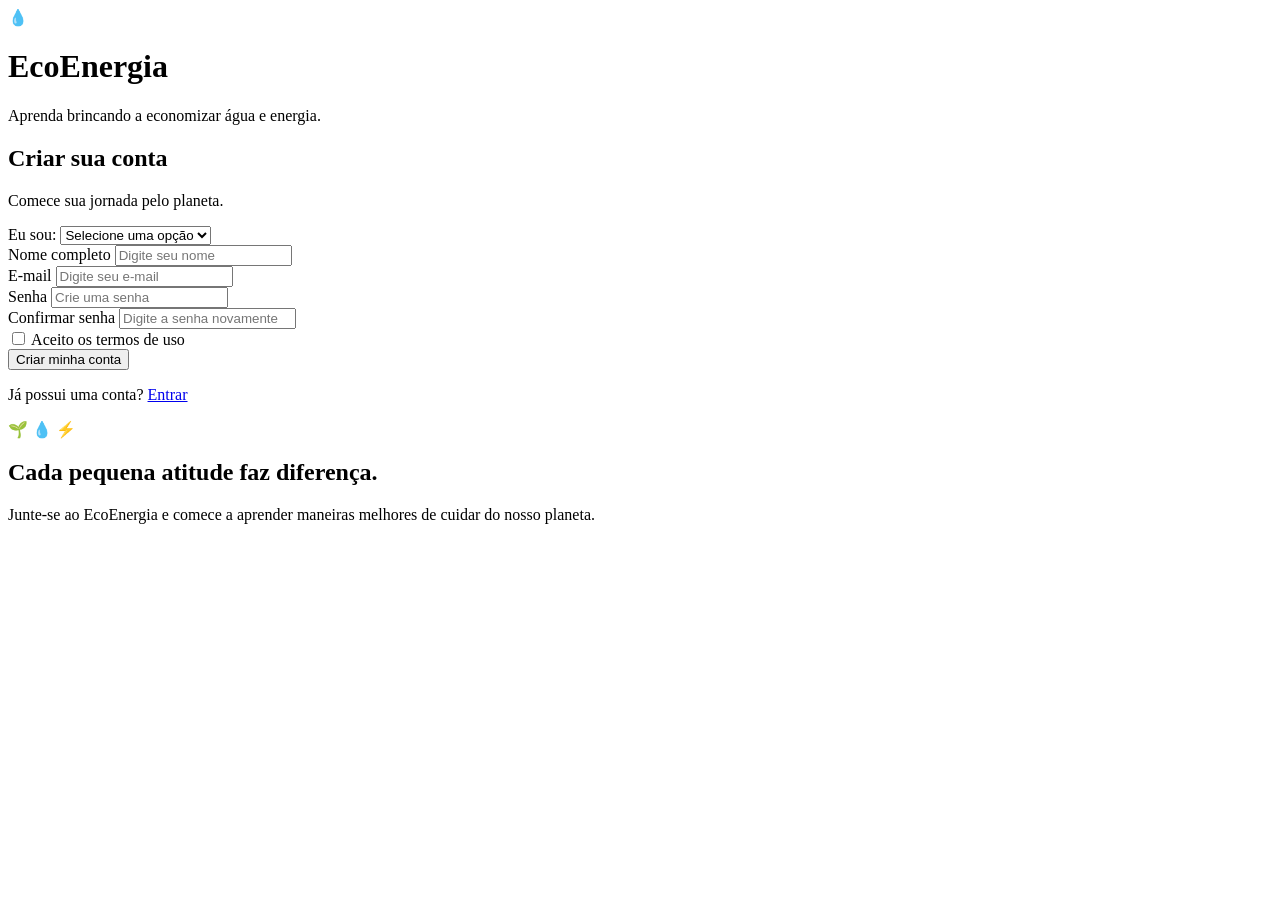
==== cadastro.html @ a6570a43 "0.0.1 cadastro" ====
<!DOCTYPE html>
<html lang="pt-BR">

<head>
    <meta charset="UTF-8">
    <meta name="viewport" content="width=device-width, initial-scale=1.0">

    <title>Criar conta | EcoEnergia</title>
</head>

<body>

    <main>


        <!-- IDENTIDADE -->

        <header>

            <div>

                <span>
                    💧
                </span>

                <h1>
                    EcoEnergia
                </h1>

            </div>

            <p>
                Aprenda brincando a economizar água e energia.
            </p>

        </header>



        <!-- CADASTRO -->

        <section>

            <h2>
                Criar sua conta
            </h2>

            <p>
                Comece sua jornada pelo planeta.
            </p>


            <form action="login.html" method="get">


                <div>

                    <label for="tipo">
                        Eu sou:
                    </label>

                    <select
                        id="tipo"
                        name="tipo"
                        required
                    >

                        <option value="">
                            Selecione uma opção
                        </option>

                        <option value="aluno">
                            Aluno
                        </option>

                        <option value="professor">
                            Professor
                        </option>

                        <option value="responsavel">
                            Pai/Responsável
                        </option>

                    </select>

                </div>


                <div>

                    <label for="nome">
                        Nome completo
                    </label>

                    <input
                        type="text"
                        id="nome"
                        name="nome"
                        placeholder="Digite seu nome"
                        required
                    >

                </div>


                <div>

                    <label for="email">
                        E-mail
                    </label>

                    <input
                        type="email"
                        id="email"
                        name="email"
                        placeholder="Digite seu e-mail"
                        required
                    >

                </div>


                <div>

                    <label for="senha">
                        Senha
                    </label>

                    <input
                        type="password"
                        id="senha"
                        name="senha"
                        placeholder="Crie uma senha"
                        required
                    >

                </div>


                <div>

                    <label for="confirmar-senha">
                        Confirmar senha
                    </label>

                    <input
                        type="password"
                        id="confirmar-senha"
                        name="confirmar-senha"
                        placeholder="Digite a senha novamente"
                        required
                    >

                </div>


                <div>

                    <label>

                        <input
                            type="checkbox"
                            name="termos"
                            required
                        >

                        Aceito os termos de uso

                    </label>

                </div>


                <button type="submit">
                    Criar minha conta
                </button>

            </form>


            <p>

                Já possui uma conta?

                <a href="login.html">
                    Entrar
                </a>

            </p>

        </section>



        <!-- LADO ILUSTRATIVO -->

        <aside>

            <div>

                🌱
                💧
                ⚡

            </div>

            <h2>
                Cada pequena atitude
                faz diferença.
            </h2>

            <p>
                Junte-se ao EcoEnergia e comece a aprender
                maneiras melhores de cuidar do nosso planeta.
            </p>

        </aside>

    </main>

</body>

</html>
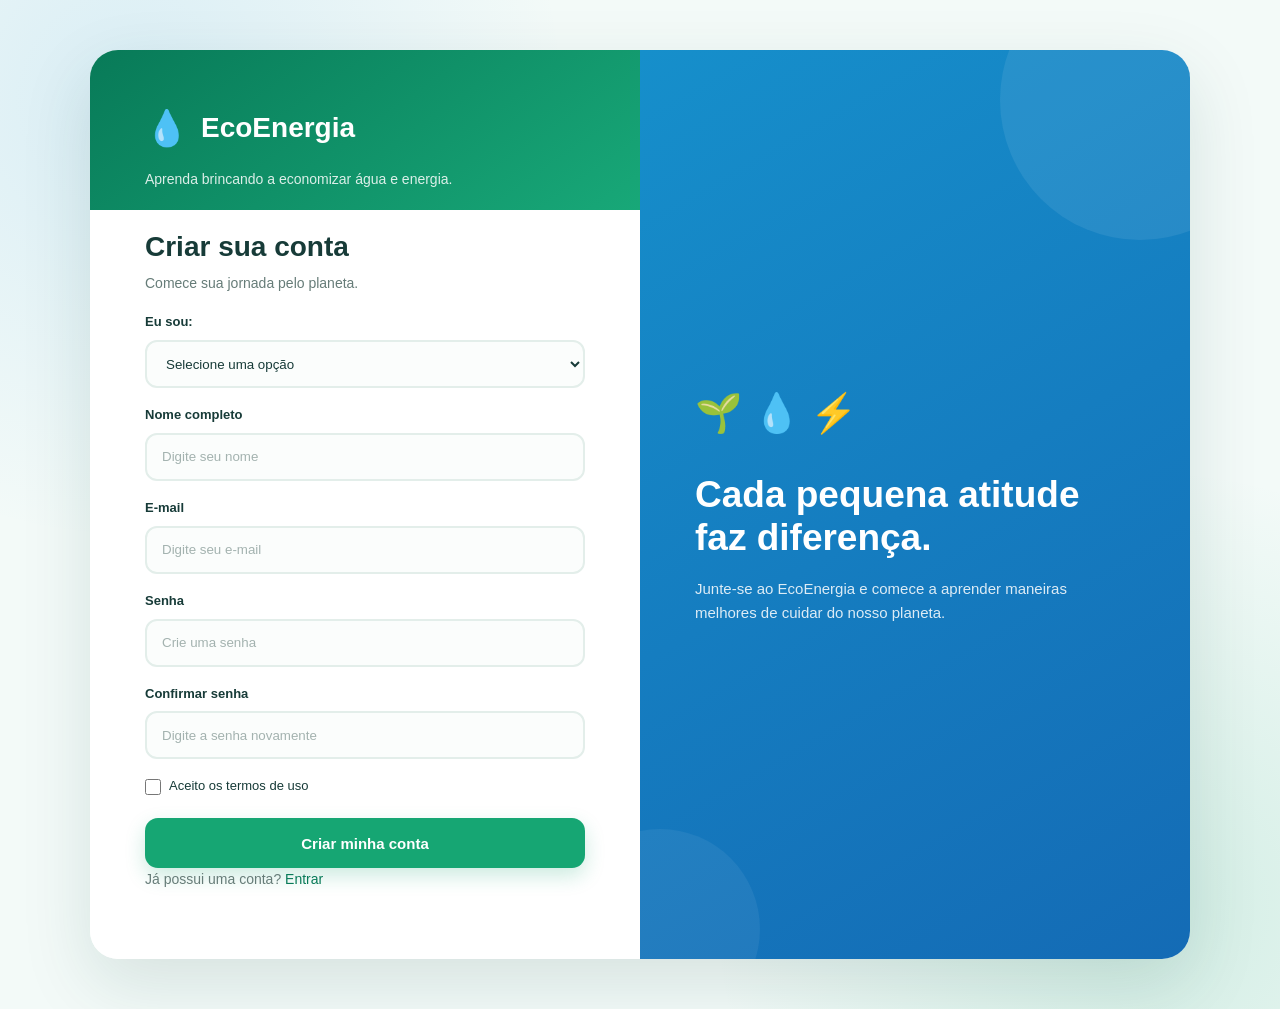
==== commit 927a604f: "0.0.2 CSS" ====
--- a/cadastro.html
+++ b/cadastro.html
@@ -4,6 +4,8 @@
 <head>
     <meta charset="UTF-8">
     <meta name="viewport" content="width=device-width, initial-scale=1.0">
+
+    <link rel="stylesheet" href="style.css">
 
     <title>Criar conta | EcoEnergia</title>
 </head>
--- a/style.css
+++ b/style.css
@@ -0,0 +1,1384 @@
+/* ==========================================================
+   ECOENERGIA
+   CSS PRINCIPAL
+   ========================================================== */
+
+
+/* ==========================================================
+   RESET
+   ========================================================== */
+
+* {
+    margin: 0;
+    padding: 0;
+    box-sizing: border-box;
+}
+
+html {
+    scroll-behavior: smooth;
+}
+
+body {
+    font-family: "Segoe UI", Arial, sans-serif;
+    color: #173b38;
+    background: #f4faf8;
+    line-height: 1.6;
+}
+
+a {
+    text-decoration: none;
+}
+
+button,
+input,
+select {
+    font-family: inherit;
+}
+
+
+/* ==========================================================
+   CORES
+   ========================================================== */
+
+:root {
+    --verde: #16a673;
+    --verde-escuro: #087a58;
+    --verde-claro: #e2f8ee;
+
+    --azul: #2196e0;
+    --azul-claro: #e5f5ff;
+
+    --amarelo: #ffc83d;
+    --amarelo-claro: #fff5d5;
+
+    --texto: #173b38;
+    --texto-secundario: #667c78;
+
+    --branco: #ffffff;
+
+    --borda: #e3eeea;
+
+    --sombra: 0 12px 35px rgba(16, 72, 61, 0.09);
+}
+
+
+/* ==========================================================
+   LINKS
+   ========================================================== */
+
+a {
+    color: var(--verde-escuro);
+    transition: 0.2s;
+}
+
+a:hover {
+    color: var(--verde);
+}
+
+
+/* ==========================================================
+   ==========================================================
+   LOGIN + CADASTRO
+   ==========================================================
+   ========================================================== */
+
+
+/* Fundo */
+
+body:has(main > aside) {
+    background:
+        radial-gradient(
+            circle at 10% 10%,
+            rgba(33, 150, 224, 0.12),
+            transparent 30%
+        ),
+        radial-gradient(
+            circle at 90% 90%,
+            rgba(22, 166, 115, 0.15),
+            transparent 30%
+        ),
+        #f3faf8;
+}
+
+
+/* Caixa principal */
+
+main:has(> aside) {
+    width: 92%;
+    max-width: 1100px;
+
+    min-height: 650px;
+
+    margin: 50px auto;
+
+    display: grid;
+
+    grid-template-columns: 1fr 1fr;
+
+    background: var(--branco);
+
+    border-radius: 28px;
+
+    overflow: hidden;
+
+    box-shadow: 0 25px 70px rgba(16, 72, 61, 0.13);
+}
+
+
+/* ==========================================================
+   LOGIN/CADASTRO — HEADER
+   ========================================================== */
+
+main:has(> aside) > header {
+    grid-column: 1;
+
+    padding: 50px 55px 20px;
+
+    background:
+        linear-gradient(
+            145deg,
+            #087a58,
+            #18a878
+        );
+
+    color: white;
+}
+
+
+/* Logo */
+
+main:has(> aside) > header > div {
+    display: flex;
+
+    align-items: center;
+
+    gap: 12px;
+}
+
+main:has(> aside) > header span {
+    font-size: 35px;
+}
+
+main:has(> aside) > header h1 {
+    font-size: 28px;
+
+    font-weight: 800;
+}
+
+main:has(> aside) > header p {
+    margin-top: 12px;
+
+    max-width: 400px;
+
+    color: rgba(255,255,255,0.85);
+
+    font-size: 14px;
+}
+
+
+/* ==========================================================
+   LOGIN/CADASTRO — FORMULÁRIO
+   ========================================================== */
+
+main:has(> aside) > section {
+    grid-column: 1;
+
+    padding: 20px 55px 50px;
+
+    background: white;
+}
+
+
+/* Título */
+
+main:has(> aside) > section > h2 {
+    font-size: 28px;
+
+    line-height: 1.2;
+
+    margin-bottom: 8px;
+
+    color: var(--texto);
+}
+
+main:has(> aside) > section > p {
+    color: var(--texto-secundario);
+
+    font-size: 14px;
+
+    margin-bottom: 25px;
+}
+
+
+/* Form */
+
+main:has(> aside) form {
+    display: flex;
+
+    flex-direction: column;
+
+    gap: 17px;
+}
+
+main:has(> aside) form > div {
+    display: flex;
+
+    flex-direction: column;
+
+    gap: 7px;
+}
+
+
+/* Labels */
+
+main:has(> aside) label {
+    color: var(--texto);
+
+    font-size: 13px;
+
+    font-weight: 700;
+}
+
+
+/* Inputs */
+
+main:has(> aside) input[type="text"],
+main:has(> aside) input[type="email"],
+main:has(> aside) input[type="password"],
+main:has(> aside) select {
+    width: 100%;
+
+    height: 48px;
+
+    padding: 0 15px;
+
+    border: 2px solid var(--borda);
+
+    border-radius: 12px;
+
+    background: #fbfdfc;
+
+    color: var(--texto);
+
+    outline: none;
+
+    transition: 0.2s;
+}
+
+main:has(> aside) input:focus,
+main:has(> aside) select:focus {
+    border-color: var(--verde);
+
+    background: white;
+
+    box-shadow:
+        0 0 0 4px rgba(22,166,115,0.10);
+}
+
+main:has(> aside) input::placeholder {
+    color: #a3b2af;
+}
+
+
+/* Checkbox */
+
+main:has(> aside) input[type="checkbox"] {
+    width: 16px;
+    height: 16px;
+
+    accent-color: var(--verde);
+}
+
+main:has(> aside) form > div:has(input[type="checkbox"]) {
+    flex-direction: row;
+
+    align-items: center;
+
+    justify-content: space-between;
+
+    gap: 10px;
+}
+
+main:has(> aside) form > div:has(input[type="checkbox"]) label {
+    display: flex;
+
+    align-items: center;
+
+    gap: 8px;
+
+    font-weight: 500;
+}
+
+
+/* ==========================================================
+   BOTÃO LOGIN / CADASTRO
+   ========================================================== */
+
+main:has(> aside) button {
+    width: 100%;
+
+    height: 50px;
+
+    margin-top: 4px;
+
+    border: none;
+
+    border-radius: 13px;
+
+    background: var(--verde);
+
+    color: white;
+
+    font-size: 15px;
+
+    font-weight: 800;
+
+    box-shadow:
+        0 8px 20px rgba(22,166,115,0.22);
+
+    transition: 0.2s;
+}
+
+main:has(> aside) button:hover {
+    background: var(--verde-escuro);
+
+    transform: translateY(-2px);
+
+    box-shadow:
+        0 12px 25px rgba(22,166,115,0.28);
+}
+
+main:has(> aside) button:active {
+    transform: translateY(0);
+}
+
+
+/* ==========================================================
+   ESQUECI SENHA / VISITANTE
+   ========================================================== */
+
+main:has(> aside) form + div {
+    margin-top: 20px;
+
+    text-align: center;
+}
+
+main:has(> aside) form + div p {
+    color: #8a9a97;
+
+    margin-bottom: 7px;
+
+    font-size: 13px;
+}
+
+main:has(> aside) form + div a {
+    font-size: 13px;
+
+    font-weight: 700;
+}
+
+
+/* ==========================================================
+   FRASE LATERAL
+   ========================================================== */
+
+main:has(> aside) > aside {
+    grid-column: 2;
+
+    grid-row: 1 / span 2;
+
+    padding: 60px 55px;
+
+    display: flex;
+
+    flex-direction: column;
+
+    justify-content: center;
+
+    align-items: flex-start;
+
+    position: relative;
+
+    overflow: hidden;
+
+    color: white;
+
+    background:
+        linear-gradient(
+            150deg,
+            #168fcb,
+            #146bb5
+        );
+}
+
+
+/* Círculos decorativos */
+
+main:has(> aside) > aside::before {
+    content: "";
+
+    position: absolute;
+
+    width: 280px;
+    height: 280px;
+
+    border-radius: 50%;
+
+    background: rgba(255,255,255,0.08);
+
+    right: -90px;
+    top: -90px;
+}
+
+main:has(> aside) > aside::after {
+    content: "";
+
+    position: absolute;
+
+    width: 200px;
+    height: 200px;
+
+    border-radius: 50%;
+
+    background: rgba(255,255,255,0.06);
+
+    left: -80px;
+    bottom: -70px;
+}
+
+
+/* Ícones */
+
+main:has(> aside) > aside > div {
+    position: relative;
+
+    z-index: 2;
+
+    display: flex;
+
+    gap: 12px;
+
+    font-size: 38px;
+
+    margin-bottom: 30px;
+}
+
+
+/* Título */
+
+main:has(> aside) > aside h2 {
+    position: relative;
+
+    z-index: 2;
+
+    max-width: 400px;
+
+    font-size: 37px;
+
+    line-height: 1.15;
+
+    margin-bottom: 18px;
+}
+
+main:has(> aside) > aside p {
+    position: relative;
+
+    z-index: 2;
+
+    max-width: 390px;
+
+    color: rgba(255,255,255,0.85);
+
+    font-size: 15px;
+}
+
+
+/* ==========================================================
+   CADASTRO — AJUSTE
+   ========================================================== */
+
+main:has(#tipo) > section > p {
+    margin-bottom: 18px;
+}
+
+main:has(#tipo) > section {
+    padding-top: 20px;
+}
+
+
+/* ==========================================================
+   ==========================================================
+   PÁGINA PRINCIPAL
+   ==========================================================
+   ========================================================== */
+
+
+/* Header principal */
+
+body:not(:has(main > aside)) > header {
+    height: 76px;
+
+    padding: 0 6%;
+
+    display: flex;
+
+    align-items: center;
+
+    justify-content: space-between;
+
+    position: sticky;
+
+    top: 0;
+
+    z-index: 100;
+
+    background: rgba(255,255,255,0.96);
+
+    border-bottom: 1px solid var(--borda);
+
+    backdrop-filter: blur(12px);
+}
+
+
+/* Logo */
+
+body:not(:has(main > aside)) > header > div:first-child {
+    display: flex;
+
+    align-items: center;
+
+    gap: 10px;
+}
+
+body:not(:has(main > aside)) > header > div:first-child span {
+    width: 42px;
+    height: 42px;
+
+    display: flex;
+
+    align-items: center;
+    justify-content: center;
+
+    background: var(--verde-claro);
+
+    border-radius: 12px;
+
+    font-size: 22px;
+}
+
+body:not(:has(main > aside)) > header h1 {
+    font-size: 22px;
+
+    color: var(--verde-escuro);
+}
+
+
+/* Navegação */
+
+body:not(:has(main > aside)) > header nav {
+    display: flex;
+
+    align-items: center;
+
+    gap: 5px;
+}
+
+body:not(:has(main > aside)) > header nav a {
+    padding: 9px 13px;
+
+    border-radius: 9px;
+
+    color: #55706c;
+
+    font-size: 13px;
+
+    font-weight: 600;
+}
+
+body:not(:has(main > aside)) > header nav a:hover {
+    background: var(--verde-claro);
+
+    color: var(--verde-escuro);
+}
+
+
+/* Usuário */
+
+body:not(:has(main > aside)) > header > div:last-child {
+    display: flex;
+
+    align-items: center;
+
+    gap: 15px;
+
+    font-size: 13px;
+}
+
+body:not(:has(main > aside)) > header > div:last-child span {
+    font-weight: 600;
+}
+
+body:not(:has(main > aside)) > header > div:last-child a {
+    padding: 8px 13px;
+
+    border-radius: 9px;
+
+    background: #ffe9e9;
+
+    color: #d95353;
+
+    font-size: 12px;
+
+    font-weight: 700;
+}
+
+
+/* ==========================================================
+   MAIN DA HOME
+   ========================================================== */
+
+body:not(:has(main > aside)) > main {
+    width: 90%;
+
+    max-width: 1200px;
+
+    margin: auto;
+
+    padding: 45px 0 70px;
+}
+
+
+/* ==========================================================
+   HERO
+   ========================================================== */
+
+body:not(:has(main > aside)) > main > section:first-child {
+    min-height: 410px;
+
+    padding: 50px;
+
+    display: grid;
+
+    grid-template-columns: 1.3fr 0.7fr;
+
+    align-items: center;
+
+    gap: 40px;
+
+    border-radius: 27px;
+
+    overflow: hidden;
+
+    position: relative;
+
+    color: white;
+
+    background:
+        linear-gradient(
+            125deg,
+            #087a58,
+            #18a878
+        );
+
+    box-shadow: var(--sombra);
+}
+
+
+/* Círculo */
+
+body:not(:has(main > aside)) > main > section:first-child::after {
+    content: "";
+
+    position: absolute;
+
+    width: 350px;
+    height: 350px;
+
+    border-radius: 50%;
+
+    background: rgba(255,255,255,0.07);
+
+    right: -100px;
+    top: -130px;
+}
+
+
+/* Conteúdo hero */
+
+body:not(:has(main > aside)) > main > section:first-child > div:first-child {
+    position: relative;
+
+    z-index: 2;
+}
+
+body:not(:has(main > aside)) > main > section:first-child > div:first-child > span {
+    display: inline-block;
+
+    padding: 7px 13px;
+
+    margin-bottom: 15px;
+
+    border-radius: 20px;
+
+    background: rgba(255,255,255,0.15);
+
+    font-size: 12px;
+
+    font-weight: 700;
+}
+
+body:not(:has(main > aside)) > main > section:first-child h2 {
+    max-width: 650px;
+
+    font-size: 42px;
+
+    line-height: 1.12;
+
+    margin-bottom: 18px;
+}
+
+body:not(:has(main > aside)) > main > section:first-child p {
+    max-width: 630px;
+
+    color: rgba(255,255,255,0.87);
+
+    font-size: 14px;
+
+    margin-bottom: 10px;
+}
+
+
+/* Botões hero */
+
+body:not(:has(main > aside)) > main > section:first-child > div:first-child > div {
+    display: flex;
+
+    gap: 12px;
+
+    margin-top: 25px;
+}
+
+body:not(:has(main > aside)) > main > section:first-child a {
+    display: inline-flex;
+
+    align-items: center;
+    justify-content: center;
+
+    padding: 12px 18px;
+
+    border-radius: 11px;
+
+    background: white;
+
+    color: var(--verde-escuro);
+
+    font-size: 13px;
+
+    font-weight: 800;
+
+    transition: 0.2s;
+}
+
+body:not(:has(main > aside)) > main > section:first-child a:hover {
+    transform: translateY(-2px);
+
+    box-shadow: 0 8px 20px rgba(0,0,0,0.12);
+}
+
+
+/* ==========================================================
+   ILUSTRAÇÃO HERO
+   ========================================================== */
+
+body:not(:has(main > aside)) > main > section:first-child > div:last-child {
+    position: relative;
+
+    z-index: 2;
+
+    min-height: 260px;
+
+    display: flex;
+
+    flex-direction: column;
+
+    align-items: center;
+
+    justify-content: center;
+}
+
+body:not(:has(main > aside)) > main > section:first-child > div:last-child > span {
+    font-size: 65px;
+
+    margin: -5px;
+
+    filter: drop-shadow(0 8px 10px rgba(0,0,0,0.08));
+}
+
+body:not(:has(main > aside)) > main > section:first-child > div:last-child p {
+    margin-top: 20px;
+
+    text-align: center;
+
+    font-size: 14px;
+
+    font-weight: 700;
+
+    color: white;
+}
+
+
+/* ==========================================================
+   SEÇÕES
+   ========================================================== */
+
+body:not(:has(main > aside)) > main > section:not(:first-child) {
+    margin-top: 65px;
+}
+
+body:not(:has(main > aside)) > main > section:not(:first-child) > h2 {
+    font-size: 28px;
+
+    margin-bottom: 7px;
+}
+
+body:not(:has(main > aside)) > main > section:not(:first-child) > p {
+    color: var(--texto-secundario);
+
+    font-size: 14px;
+
+    margin-bottom: 25px;
+}
+
+
+/* ==========================================================
+   COMO FUNCIONA
+   ========================================================== */
+
+body:not(:has(main > aside)) > main > section:nth-child(2) {
+    display: grid;
+
+    grid-template-columns: repeat(3, 1fr);
+
+    gap: 20px;
+}
+
+body:not(:has(main > aside)) > main > section:nth-child(2) > h2,
+body:not(:has(main > aside)) > main > section:nth-child(2) > p {
+    grid-column: 1 / -1;
+}
+
+body:not(:has(main > aside)) > main > section:nth-child(2) article {
+    padding: 28px;
+
+    background: white;
+
+    border: 1px solid var(--borda);
+
+    border-radius: 19px;
+
+    box-shadow: 0 6px 22px rgba(16,72,61,0.05);
+
+    transition: 0.25s;
+}
+
+body:not(:has(main > aside)) > main > section:nth-child(2) article:hover {
+    transform: translateY(-6px);
+
+    box-shadow: var(--sombra);
+}
+
+body:not(:has(main > aside)) > main > section:nth-child(2) article > span {
+    width: 45px;
+    height: 45px;
+
+    display: flex;
+
+    align-items: center;
+    justify-content: center;
+
+    margin-bottom: 18px;
+
+    border-radius: 12px;
+
+    background: var(--verde-claro);
+
+    color: var(--verde-escuro);
+
+    font-size: 13px;
+
+    font-weight: 800;
+}
+
+body:not(:has(main > aside)) > main > section:nth-child(2) article h3 {
+    font-size: 18px;
+
+    margin-bottom: 8px;
+}
+
+body:not(:has(main > aside)) > main > section:nth-child(2) article p {
+    color: var(--texto-secundario);
+
+    font-size: 13px;
+}
+
+
+/* ==========================================================
+   TESTE DE NÍVEL
+   ========================================================== */
+
+body:not(:has(main > aside)) > main > section#teste {
+    padding: 45px;
+
+    border-radius: 25px;
+
+    background:
+        linear-gradient(
+            135deg,
+            #e5f5ff,
+            #f0fbff
+        );
+
+    border: 1px solid #d6edf9;
+}
+
+body:not(:has(main > aside)) > main > section#teste > span {
+    display: inline-block;
+
+    margin-bottom: 12px;
+
+    color: var(--azul-escuro);
+
+    font-size: 12px;
+
+    font-weight: 800;
+}
+
+body:not(:has(main > aside)) > main > section#teste > h2 {
+    max-width: 650px;
+
+    font-size: 30px;
+
+    line-height: 1.2;
+}
+
+body:not(:has(main > aside)) > main > section#teste > p {
+    max-width: 700px;
+
+    margin-bottom: 25px;
+}
+
+
+/* Caixa do teste */
+
+body:not(:has(main > aside)) > main > section#teste > div {
+    max-width: 650px;
+
+    padding: 25px;
+
+    background: white;
+
+    border-radius: 18px;
+
+    box-shadow: 0 7px 25px rgba(20,90,120,0.07);
+}
+
+body:not(:has(main > aside)) > main > section#teste h3 {
+    font-size: 16px;
+
+    margin-bottom: 12px;
+}
+
+body:not(:has(main > aside)) > main > section#teste ul {
+    display: grid;
+
+    grid-template-columns: 1fr 1fr;
+
+    gap: 8px;
+
+    margin-bottom: 20px;
+}
+
+body:not(:has(main > aside)) > main > section#teste li {
+    padding: 8px 10px;
+
+    border-radius: 8px;
+
+    background: #f5fafc;
+
+    color: #496c78;
+
+    font-size: 13px;
+}
+
+body:not(:has(main > aside)) > main > section#teste button,
+body:not(:has(main > aside)) > main > section#quiz button {
+    border: none;
+
+    padding: 13px 20px;
+
+    border-radius: 11px;
+
+    background: var(--azul);
+
+    color: white;
+
+    font-size: 13px;
+
+    font-weight: 800;
+
+    transition: 0.2s;
+}
+
+body:not(:has(main > aside)) > main > section#teste button:hover,
+body:not(:has(main > aside)) > main > section#quiz button:hover {
+    background: #147abf;
+
+    transform: translateY(-2px);
+}
+
+
+/* ==========================================================
+   QUIZ
+   ========================================================== */
+
+body:not(:has(main > aside)) > main > section#quiz {
+    padding: 45px;
+
+    border-radius: 25px;
+
+    background:
+        linear-gradient(
+            135deg,
+            #fff9df,
+            #fffdf3
+        );
+
+    border: 1px solid #f5e9b8;
+}
+
+body:not(:has(main > aside)) > main > section#quiz > span {
+    color: #9b7600;
+
+    font-size: 12px;
+
+    font-weight: 800;
+}
+
+body:not(:has(main > aside)) > main > section#quiz > h2 {
+    margin-top: 10px;
+
+    font-size: 30px;
+}
+
+body:not(:has(main > aside)) > main > section#quiz > div {
+    max-width: 700px;
+
+    margin-top: 25px;
+
+    padding: 25px;
+
+    background: white;
+
+    border-radius: 18px;
+
+    box-shadow: 0 7px 25px rgba(100,80,20,0.07);
+}
+
+body:not(:has(main > aside)) > main > section#quiz > div > span {
+    font-size: 35px;
+}
+
+body:not(:has(main > aside)) > main > section#quiz > div h3 {
+    margin-top: 10px;
+
+    font-size: 18px;
+}
+
+
+/* ==========================================================
+   SOBRE
+   ========================================================== */
+
+body:not(:has(main > aside)) > main > section#sobre {
+    max-width: 850px;
+
+    padding: 35px;
+
+    background: white;
+
+    border: 1px solid var(--borda);
+
+    border-radius: 20px;
+}
+
+body:not(:has(main > aside)) > main > section#sobre p {
+    line-height: 1.8;
+}
+
+
+/* ==========================================================
+   FOOTER
+   ========================================================== */
+
+body:not(:has(main > aside)) > footer {
+    background: #123d39;
+
+    color: white;
+
+    padding: 50px 6% 25px;
+}
+
+body:not(:has(main > aside)) > footer > div:first-child {
+    max-width: 1200px;
+
+    margin: auto;
+
+    display: grid;
+
+    grid-template-columns: 1.4fr 0.7fr 0.9fr 1.2fr;
+
+    gap: 45px;
+}
+
+body:not(:has(main > aside)) > footer h2 {
+    font-size: 21px;
+
+    margin-bottom: 7px;
+}
+
+body:not(:has(main > aside)) > footer h3 {
+    font-size: 14px;
+
+    margin-bottom: 15px;
+}
+
+body:not(:has(main > aside)) > footer p {
+    color: rgba(255,255,255,0.62);
+
+    font-size: 12px;
+
+    line-height: 1.7;
+}
+
+body:not(:has(main > aside)) > footer a {
+    display: block;
+
+    margin-bottom: 8px;
+
+    color: rgba(255,255,255,0.68);
+
+    font-size: 12px;
+}
+
+body:not(:has(main > aside)) > footer a:hover {
+    color: white;
+}
+
+
+/* Parte final */
+
+body:not(:has(main > aside)) > footer > div:last-child {
+    max-width: 1200px;
+
+    margin: 40px auto 0;
+
+    padding-top: 20px;
+
+    display: flex;
+
+    justify-content: space-between;
+
+    gap: 20px;
+
+    border-top: 1px solid rgba(255,255,255,0.1);
+}
+
+
+/* ==========================================================
+   RESPONSIVIDADE — TABLET
+   ========================================================== */
+
+@media (max-width: 900px) {
+
+    main:has(> aside) {
+        width: 94%;
+
+        grid-template-columns: 1fr;
+
+        margin: 25px auto;
+    }
+
+    main:has(> aside) > header {
+        grid-column: 1;
+    }
+
+    main:has(> aside) > section {
+        grid-column: 1;
+    }
+
+    main:has(> aside) > aside {
+        grid-column: 1;
+
+        grid-row: auto;
+
+        min-height: 300px;
+
+        padding: 45px;
+    }
+
+    body:not(:has(main > aside)) > header {
+        padding: 0 3%;
+    }
+
+    body:not(:has(main > aside)) > header nav {
+        display: none;
+    }
+
+    body:not(:has(main > aside)) > main > section:first-child {
+        grid-template-columns: 1fr;
+
+    }
+
+    body:not(:has(main > aside)) > main > section:first-child > div:last-child {
+        display: none;
+    }
+
+    body:not(:has(main > aside)) > main > section:nth-child(2) {
+        grid-template-columns: 1fr 1fr;
+    }
+
+    body:not(:has(main > aside)) > footer > div:first-child {
+        grid-template-columns: 1fr 1fr;
+    }
+}
+
+
+/* ==========================================================
+   RESPONSIVIDADE — CELULAR
+   ========================================================== */
+
+@media (max-width: 600px) {
+
+    /* LOGIN */
+
+    main:has(> aside) {
+        width: 94%;
+
+        margin: 15px auto;
+
+        border-radius: 20px;
+    }
+
+    main:has(> aside) > header {
+        padding: 35px 25px 20px;
+    }
+
+    main:has(> aside) > section {
+        padding: 25px;
+    }
+
+    main:has(> aside) > section > h2 {
+        font-size: 24px;
+    }
+
+    main:has(> aside) > aside {
+        padding: 35px 25px;
+
+        min-height: 280px;
+    }
+
+    main:has(> aside) > aside h2 {
+        font-size: 29px;
+    }
+
+
+    /* HOME */
+
+    body:not(:has(main > aside)) > header {
+        height: 65px;
+
+        padding: 0 18px;
+    }
+
+    body:not(:has(main > aside)) > header h1 {
+        font-size: 19px;
+    }
+
+    body:not(:has(main > aside)) > header > div:last-child span {
+        display: none;
+    }
+
+    body:not(:has(main > aside)) > main {
+        width: 92%;
+
+        padding-top: 25px;
+    }
+
+    body:not(:has(main > aside)) > main > section:first-child {
+        padding: 30px 25px;
+
+        min-height: auto;
+
+        border-radius: 20px;
+    }
+
+    body:not(:has(main > aside)) > main > section:first-child h2 {
+        font-size: 30px;
+    }
+
+    body:not(:has(main > aside)) > main > section:first-child p {
+        font-size: 13px;
+    }
+
+    body:not(:has(main > aside)) > main > section:first-child > div:first-child > div {
+        flex-direction: column;
+
+        align-items: stretch;
+    }
+
+    body:not(:has(main > aside)) > main > section:first-child a {
+        width: 100%;
+    }
+
+
+    /* COMO FUNCIONA */
+
+    body:not(:has(main > aside)) > main > section:nth-child(2) {
+        grid-template-columns: 1fr;
+    }
+
+
+    /* TESTE */
+
+    body:not(:has(main > aside)) > main > section#teste,
+    body:not(:has(main > aside)) > main > section#quiz {
+        padding: 28px 22px;
+    }
+
+    body:not(:has(main > aside)) > main > section#teste > h2,
+    body:not(:has(main > aside)) > main > section#quiz > h2 {
+        font-size: 25px;
+    }
+
+    body:not(:has(main > aside)) > main > section#teste ul {
+        grid-template-columns: 1fr;
+    }
+
+
+    /* FOOTER */
+
+    body:not(:has(main > aside)) > footer {
+        padding: 40px 25px 20px;
+    }
+
+    body:not(:has(main > aside)) > footer > div:first-child {
+        grid-template-columns: 1fr;
+        gap: 30px;
+    }
+
+    body:not(:has(main > aside)) > footer > div:last-child {
+        flex-direction: column;
+
+        gap: 5px;
+    }
+}
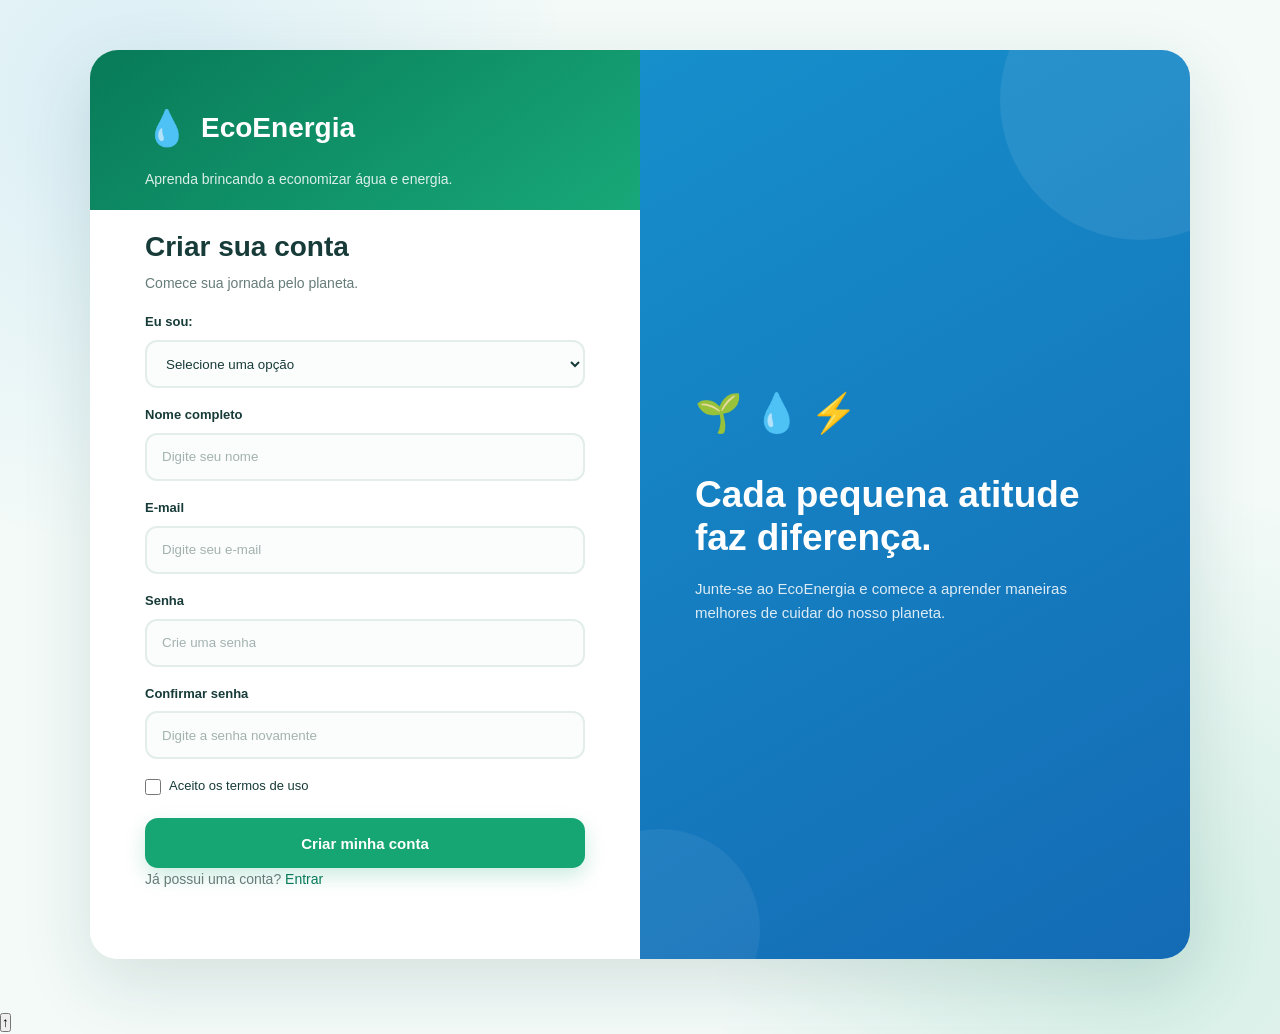
==== commit c9f75d31: "0.0.3 cadastro" ====
--- a/cadastro.html
+++ b/cadastro.html
@@ -220,6 +220,8 @@
 
     </main>
 
+    <script src="script.js"></script>
+
 </body>
 
 </html>
--- a/style.css
+++ b/style.css
@@ -55,7 +55,6 @@
     --texto-secundario: #667c78;
 
     --branco: #ffffff;
-
     --borda: #e3eeea;
 
     --sombra: 0 12px 35px rgba(16, 72, 61, 0.09);
@@ -106,22 +105,20 @@
 main:has(> aside) {
     width: 92%;
     max-width: 1100px;
-
     min-height: 650px;
 
     margin: 50px auto;
 
     display: grid;
-
     grid-template-columns: 1fr 1fr;
 
     background: var(--branco);
 
     border-radius: 28px;
-
     overflow: hidden;
 
-    box-shadow: 0 25px 70px rgba(16, 72, 61, 0.13);
+    box-shadow:
+        0 25px 70px rgba(16, 72, 61, 0.13);
 }
 
 
@@ -149,9 +146,7 @@
 
 main:has(> aside) > header > div {
     display: flex;
-
     align-items: center;
-
     gap: 12px;
 }
 
@@ -161,7 +156,6 @@
 
 main:has(> aside) > header h1 {
     font-size: 28px;
-
     font-weight: 800;
 }
 
@@ -214,17 +208,13 @@
 
 main:has(> aside) form {
     display: flex;
-
     flex-direction: column;
-
     gap: 17px;
 }
 
 main:has(> aside) form > div {
     display: flex;
-
     flex-direction: column;
-
     gap: 7px;
 }
 
@@ -337,6 +327,8 @@
         0 8px 20px rgba(22,166,115,0.22);
 
     transition: 0.2s;
+
+    cursor: pointer;
 }
 
 main:has(> aside) button:hover {
@@ -762,6 +754,7 @@
     display: inline-flex;
 
     align-items: center;
+
     justify-content: center;
 
     padding: 12px 18px;
@@ -782,7 +775,8 @@
 body:not(:has(main > aside)) > main > section:first-child a:hover {
     transform: translateY(-2px);
 
-    box-shadow: 0 8px 20px rgba(0,0,0,0.12);
+    box-shadow:
+        0 8px 20px rgba(0,0,0,0.12);
 }
 
 
@@ -811,7 +805,10 @@
 
     margin: -5px;
 
-    filter: drop-shadow(0 8px 10px rgba(0,0,0,0.08));
+    filter:
+        drop-shadow(
+            0 8px 10px rgba(0,0,0,0.08)
+        );
 }
 
 body:not(:has(main > aside)) > main > section:first-child > div:last-child p {
@@ -876,7 +873,8 @@
 
     border-radius: 19px;
 
-    box-shadow: 0 6px 22px rgba(16,72,61,0.05);
+    box-shadow:
+        0 6px 22px rgba(16,72,61,0.05);
 
     transition: 0.25s;
 }
@@ -923,7 +921,7 @@
 
 
 /* ==========================================================
-   TESTE DE NÍVEL
+   TESTE DE NÍVEL — HOME
    ========================================================== */
 
 body:not(:has(main > aside)) > main > section#teste {
@@ -979,7 +977,8 @@
 
     border-radius: 18px;
 
-    box-shadow: 0 7px 25px rgba(20,90,120,0.07);
+    box-shadow:
+        0 7px 25px rgba(20,90,120,0.07);
 }
 
 body:not(:has(main > aside)) > main > section#teste h3 {
@@ -1010,15 +1009,30 @@
     font-size: 13px;
 }
 
+
+/* BOTÃO TESTE CORRIGIDO */
+
 body:not(:has(main > aside)) > main > section#teste button,
-body:not(:has(main > aside)) > main > section#quiz button {
+body:not(:has(main > aside)) > main > section#teste a {
+    display: inline-flex;
+
+    align-items: center;
+    justify-content: center;
+
+    min-height: 48px;
+
+    padding: 13px 22px;
+
     border: none;
 
-    padding: 13px 20px;
-
-    border-radius: 11px;
-
-    background: var(--azul);
+    border-radius: 13px;
+
+    background:
+        linear-gradient(
+            135deg,
+            #2196e0,
+            #147abf
+        );
 
     color: white;
 
@@ -1026,19 +1040,27 @@
 
     font-weight: 800;
 
-    transition: 0.2s;
+    cursor: pointer;
+
+    box-shadow:
+        0 8px 20px rgba(33,150,224,0.22);
+
+    transition: 0.25s;
 }
 
 body:not(:has(main > aside)) > main > section#teste button:hover,
-body:not(:has(main > aside)) > main > section#quiz button:hover {
-    background: #147abf;
-
-    transform: translateY(-2px);
-}
-
-
-/* ==========================================================
-   QUIZ
+body:not(:has(main > aside)) > main > section#teste a:hover {
+    color: white;
+
+    transform: translateY(-3px);
+
+    box-shadow:
+        0 12px 25px rgba(33,150,224,0.30);
+}
+
+
+/* ==========================================================
+   QUIZ — HOME
    ========================================================== */
 
 body:not(:has(main > aside)) > main > section#quiz {
@@ -1081,7 +1103,8 @@
 
     border-radius: 18px;
 
-    box-shadow: 0 7px 25px rgba(100,80,20,0.07);
+    box-shadow:
+        0 7px 25px rgba(100,80,20,0.07);
 }
 
 body:not(:has(main > aside)) > main > section#quiz > div > span {
@@ -1095,6 +1118,59 @@
 }
 
 
+/* BOTÃO QUIZ CORRIGIDO */
+
+body:not(:has(main > aside)) > main > section#quiz button,
+body:not(:has(main > aside)) > main > section#quiz a {
+    display: inline-flex;
+
+    align-items: center;
+    justify-content: center;
+
+    min-height: 48px;
+
+    margin-top: 18px;
+
+    padding: 13px 24px;
+
+    border: none;
+
+    border-radius: 13px;
+
+    background:
+        linear-gradient(
+            135deg,
+            #ffc83d,
+            #f2a900
+        );
+
+    color: #684d00;
+
+    font-size: 13px;
+
+    font-weight: 900;
+
+    cursor: pointer;
+
+    box-shadow:
+        0 8px 20px rgba(255,200,61,0.28);
+
+    transition: 0.25s;
+}
+
+body:not(:has(main > aside)) > main > section#quiz button:hover,
+body:not(:has(main > aside)) > main > section#quiz a:hover {
+    color: #684d00;
+
+    transform:
+        translateY(-3px)
+        rotate(-1deg);
+
+    box-shadow:
+        0 13px 25px rgba(255,200,61,0.35);
+}
+
+
 /* ==========================================================
    SOBRE
    ========================================================== */
@@ -1135,7 +1211,11 @@
 
     display: grid;
 
-    grid-template-columns: 1.4fr 0.7fr 0.9fr 1.2fr;
+    grid-template-columns:
+        1.4fr
+        0.7fr
+        0.9fr
+        1.2fr;
 
     gap: 45px;
 }
@@ -1190,7 +1270,1562 @@
 
     gap: 20px;
 
-    border-top: 1px solid rgba(255,255,255,0.1);
+    border-top:
+        1px solid rgba(255,255,255,0.1);
+}
+
+
+/* ==========================================================
+   ==========================================================
+   TESTE DE NÍVEL
+   ==========================================================
+   ========================================================== */
+
+
+/* Página */
+
+body.pagina-teste {
+    min-height: 100vh;
+
+    display: flex;
+
+    flex-direction: column;
+
+    background:
+        linear-gradient(
+            135deg,
+            #f4fff8 0%,
+            #eefaff 50%,
+            #ffffff 100%
+        );
+}
+
+
+/* Header */
+
+body.pagina-teste .teste-header {
+    width: 100%;
+
+    padding: 20px 7%;
+
+    display: flex;
+
+    align-items: center;
+
+    justify-content: space-between;
+
+    background:
+        rgba(255,255,255,0.9);
+
+    backdrop-filter: blur(12px);
+
+    border-bottom:
+        1px solid rgba(0,0,0,0.06);
+
+    position: sticky;
+
+    top: 0;
+
+    z-index: 100;
+}
+
+body.pagina-teste .teste-header .logo {
+    text-decoration: none;
+
+    color: #12372a;
+
+    font-size: 1.5rem;
+
+    font-weight: 800;
+
+    display: flex;
+
+    align-items: center;
+
+    gap: 8px;
+}
+
+body.pagina-teste .voltar-inicio {
+    text-decoration: none;
+
+    color: #256d4d;
+
+    font-weight: 600;
+
+    transition: 0.3s;
+}
+
+body.pagina-teste .voltar-inicio:hover {
+    color: #087a58;
+
+    transform: translateX(-4px);
+}
+
+
+/* Container */
+
+body.pagina-teste .teste-container {
+    width: min(900px, 92%);
+
+    margin: 60px auto;
+
+    flex: 1;
+}
+
+
+/* Introdução */
+
+body.pagina-teste .teste-intro {
+    text-align: center;
+
+    background: #ffffff;
+
+    padding: 55px 50px;
+
+    border-radius: 30px;
+
+    box-shadow:
+        0 20px 60px rgba(28,94,67,0.12);
+
+    border:
+        1px solid rgba(28,94,67,0.08);
+
+    animation:
+        testeEntrada 0.7s ease;
+}
+
+body.pagina-teste .teste-icone {
+    width: 90px;
+    height: 90px;
+
+    margin: 0 auto 20px;
+
+    display: flex;
+
+    align-items: center;
+    justify-content: center;
+
+    font-size: 3rem;
+
+    background: #effbf4;
+
+    border-radius: 50%;
+
+    animation:
+        flutuarTeste 3s ease-in-out infinite;
+}
+
+body.pagina-teste .teste-tag {
+    display: inline-block;
+
+    color: #25805a;
+
+    font-size: 0.8rem;
+
+    font-weight: 800;
+
+    letter-spacing: 1.5px;
+
+    margin-bottom: 12px;
+}
+
+body.pagina-teste .teste-intro h1 {
+    color: #12372a;
+
+    font-size:
+        clamp(2rem, 5vw, 3.2rem);
+
+    line-height: 1.1;
+
+    margin: 0 auto 18px;
+
+    max-width: 650px;
+}
+
+body.pagina-teste .teste-intro h1 span {
+    display: block;
+
+    color: #299765;
+}
+
+body.pagina-teste .teste-intro > p {
+    max-width: 620px;
+
+    margin: 0 auto 35px;
+
+    color: #66756d;
+
+    font-size: 1.05rem;
+
+    line-height: 1.7;
+}
+
+
+/* Regras */
+
+body.pagina-teste .regras-teste {
+    display: grid;
+
+    grid-template-columns:
+        repeat(3, 1fr);
+
+    gap: 15px;
+
+    margin: 30px 0 35px;
+}
+
+body.pagina-teste .regra {
+    display: flex;
+
+    align-items: center;
+
+    gap: 12px;
+
+    text-align: left;
+
+    padding: 18px;
+
+    border-radius: 18px;
+
+    background: #f7fbf9;
+
+    border: 1px solid #e6f0eb;
+
+    transition: 0.25s;
+}
+
+body.pagina-teste .regra:hover {
+    transform: translateY(-4px);
+
+    box-shadow:
+        0 8px 20px rgba(28,94,67,0.08);
+}
+
+body.pagina-teste .regra > span {
+    font-size: 1.7rem;
+}
+
+body.pagina-teste .regra strong {
+    display: block;
+
+    color: #183d2f;
+
+    font-size: 0.9rem;
+
+    margin-bottom: 3px;
+}
+
+body.pagina-teste .regra small {
+    color: #78867f;
+
+    font-size: 0.75rem;
+}
+
+
+/* Botão principal */
+
+body.pagina-teste .btn-teste-principal {
+    border: none;
+
+    cursor: pointer;
+
+    padding: 17px 35px;
+
+    border-radius: 14px;
+
+    background:
+        linear-gradient(
+            135deg,
+            #299765,
+            #197a4d
+        );
+
+    color: white;
+
+    font-size: 1rem;
+
+    font-weight: 800;
+
+    box-shadow:
+        0 12px 25px rgba(41,151,101,0.25);
+
+    transition: all 0.3s ease;
+}
+
+body.pagina-teste .btn-teste-principal:hover {
+    transform: translateY(-4px);
+
+    box-shadow:
+        0 16px 30px rgba(41,151,101,0.32);
+}
+
+body.pagina-teste .btn-teste-principal:active {
+    transform: translateY(-1px);
+}
+
+
+/* Área do teste */
+
+body.pagina-teste .area-teste {
+    animation:
+        testeEntrada 0.6s ease;
+}
+
+
+/* Status */
+
+body.pagina-teste .teste-status {
+    background: white;
+
+    padding: 20px 25px;
+
+    border-radius: 20px;
+
+    margin-bottom: 20px;
+
+    box-shadow:
+        0 10px 30px rgba(28,94,67,0.08);
+}
+
+body.pagina-teste .status-texto {
+    display: flex;
+
+    justify-content: space-between;
+
+    align-items: center;
+
+    margin-bottom: 12px;
+
+    color: #617069;
+
+    font-size: 0.9rem;
+}
+
+body.pagina-teste .status-texto strong {
+    color: #299765;
+}
+
+
+/* Barra de progresso */
+
+body.pagina-teste .barra-progresso {
+    width: 100%;
+
+    height: 9px;
+
+    background: #e7f0eb;
+
+    border-radius: 20px;
+
+    overflow: hidden;
+}
+
+body.pagina-teste .progresso-preenchido {
+    width: 0%;
+
+    height: 100%;
+
+    background:
+        linear-gradient(
+            90deg,
+            #299765,
+            #4fc98a
+        );
+
+    border-radius: 20px;
+
+    transition: width 0.5s ease;
+}
+
+
+/* Pergunta */
+
+body.pagina-teste .pergunta-container {
+    background: white;
+
+    padding: 45px;
+
+    border-radius: 28px;
+
+    box-shadow:
+        0 20px 55px rgba(28,94,67,0.1);
+}
+
+body.pagina-teste .categoria-pergunta {
+    display: inline-block;
+
+    padding: 8px 13px;
+
+    border-radius: 30px;
+
+    background: #eff9f3;
+
+    color: #25805a;
+
+    font-size: 0.75rem;
+
+    font-weight: 800;
+
+    letter-spacing: 0.5px;
+
+    margin-bottom: 18px;
+}
+
+body.pagina-teste .pergunta-container h2 {
+    color: #173c2e;
+
+    font-size:
+        clamp(1.4rem, 3vw, 2rem);
+
+    line-height: 1.35;
+
+    margin: 0 0 30px;
+}
+
+
+/* ==========================================================
+   ALTERNATIVAS DO TESTE
+   ========================================================== */
+
+body.pagina-teste .alternativas {
+    display: flex;
+
+    flex-direction: column;
+
+    gap: 13px;
+}
+
+body.pagina-teste .alternativa {
+    width: 100%;
+
+    border: 2px solid #e5eee9;
+
+    background: white;
+
+    border-radius: 16px;
+
+    padding: 17px;
+
+    display: flex;
+
+    align-items: center;
+
+    gap: 15px;
+
+    text-align: left;
+
+    cursor: pointer;
+
+    color: #33483e;
+
+    font-size: 0.95rem;
+
+    font-weight: 600;
+
+    transition: all 0.25s ease;
+}
+
+body.pagina-teste .alternativa:hover:not(:disabled) {
+    border-color: #62b98e;
+
+    background: #f5fcf8;
+
+    transform: translateX(5px);
+
+    box-shadow:
+        0 6px 18px rgba(22,166,115,0.08);
+}
+
+body.pagina-teste .letra-alternativa {
+    min-width: 35px;
+
+    height: 35px;
+
+    display: flex;
+
+    align-items: center;
+
+    justify-content: center;
+
+    border-radius: 10px;
+
+    background: #edf5f0;
+
+    color: #287653;
+
+    font-weight: 800;
+}
+
+body.pagina-teste .alternativa.correta {
+    border-color: #35a76c;
+
+    background: #ecfaf2;
+
+    color: #1c6843;
+}
+
+body.pagina-teste .alternativa.correta .letra-alternativa {
+    background: #35a76c;
+
+    color: white;
+}
+
+body.pagina-teste .alternativa.incorreta {
+    border-color: #e76f6f;
+
+    background: #fff1f1;
+
+    color: #9b3f3f;
+}
+
+body.pagina-teste .alternativa.incorreta .letra-alternativa {
+    background: #e76f6f;
+
+    color: white;
+}
+
+body.pagina-teste .alternativa:disabled {
+    cursor: default;
+}
+
+
+/* Feedback */
+
+body.pagina-teste .feedback {
+    margin-top: 20px;
+
+    padding: 15px 18px;
+
+    border-radius: 13px;
+
+    font-size: 0.9rem;
+
+    font-weight: 600;
+}
+
+body.pagina-teste .feedback-correto {
+    background: #ecfaf2;
+
+    color: #23734a;
+
+    border: 1px solid #bce5ce;
+}
+
+body.pagina-teste .feedback-erro {
+    background: #fff4f4;
+
+    color: #a14343;
+
+    border: 1px solid #f0c7c7;
+}
+
+
+/* Botão próxima */
+
+body.pagina-teste .btn-proxima {
+    display: block;
+
+    margin: 25px 0 0 auto;
+
+    border: none;
+
+    cursor: pointer;
+
+    padding: 14px 25px;
+
+    border-radius: 13px;
+
+    background: #247f53;
+
+    color: white;
+
+    font-weight: 800;
+
+    transition: 0.3s;
+}
+
+body.pagina-teste .btn-proxima:hover {
+    transform: translateX(4px);
+
+    background: #1c6944;
+}
+
+
+/* ==========================================================
+   RESULTADO DO TESTE
+   ========================================================== */
+
+body.pagina-teste .resultado-teste {
+    text-align: center;
+
+    background: white;
+
+    padding: 50px;
+
+    border-radius: 30px;
+
+    box-shadow:
+        0 20px 60px rgba(28,94,67,0.12);
+
+    animation:
+        resultadoEntrada 0.8s ease;
+}
+
+body.pagina-teste .resultado-emoji {
+    font-size: 4rem;
+
+    margin-bottom: 10px;
+
+    animation:
+        resultadoPulo 1s ease;
+}
+
+body.pagina-teste .resultado-tag {
+    color: #299765;
+
+    font-size: 0.75rem;
+
+    font-weight: 900;
+
+    letter-spacing: 2px;
+}
+
+body.pagina-teste .resultado-teste h1 {
+    color: #12372a;
+
+    font-size: 2.7rem;
+
+    margin: 8px 0;
+}
+
+body.pagina-teste .resultado-subtitulo {
+    color: #77857e;
+
+    margin-bottom: 25px;
+}
+
+
+/* Pontuação */
+
+body.pagina-teste .pontuacao {
+    display: flex;
+
+    align-items: baseline;
+
+    justify-content: center;
+
+    margin: 20px 0 5px;
+}
+
+body.pagina-teste .pontuacao-numero {
+    color: #299765;
+
+    font-size: 5rem;
+
+    line-height: 1;
+
+    font-weight: 900;
+}
+
+body.pagina-teste .pontuacao-total {
+    color: #9aaba2;
+
+    font-size: 2rem;
+
+    font-weight: 700;
+}
+
+body.pagina-teste .texto-acertos {
+    color: #66756d;
+
+    margin-bottom: 28px;
+}
+
+
+/* Nível */
+
+body.pagina-teste .nivel-resultado {
+    max-width: 480px;
+
+    margin: 0 auto 20px;
+
+    padding: 20px 25px;
+
+    display: flex;
+
+    align-items: center;
+
+    gap: 18px;
+
+    text-align: left;
+
+    border-radius: 20px;
+
+    background:
+        linear-gradient(
+            135deg,
+            #effaf4,
+            #f3fbff
+        );
+
+    border:
+        1px solid #dceee5;
+}
+
+body.pagina-teste .nivel-resultado > span {
+    font-size: 3rem;
+}
+
+body.pagina-teste .nivel-resultado small {
+    color: #718079;
+
+    font-size: 0.7rem;
+
+    font-weight: 800;
+
+    letter-spacing: 1px;
+}
+
+body.pagina-teste .nivel-resultado h2 {
+    color: #24774f;
+
+    font-size: 1.8rem;
+
+    margin: 3px 0 0;
+}
+
+body.pagina-teste .nivel-descricao {
+    max-width: 600px;
+
+    margin: 0 auto 30px;
+
+    color: #617068;
+
+    line-height: 1.6;
+}
+
+
+/* Ações */
+
+body.pagina-teste .acoes-resultado {
+    display: flex;
+
+    justify-content: center;
+
+    align-items: center;
+
+    gap: 12px;
+
+    flex-wrap: wrap;
+}
+
+body.pagina-teste .btn-refazer,
+body.pagina-teste .btn-continuar {
+    padding: 14px 22px;
+
+    border-radius: 13px;
+
+    font-weight: 800;
+
+    font-size: 0.9rem;
+
+    cursor: pointer;
+
+    transition: 0.3s;
+}
+
+body.pagina-teste .btn-refazer {
+    border: 2px solid #dce8e2;
+
+    background: white;
+
+    color: #4c6258;
+}
+
+body.pagina-teste .btn-refazer:hover {
+    border-color: #299765;
+
+    color: #24774f;
+}
+
+body.pagina-teste .btn-continuar {
+    text-decoration: none;
+
+    background: #247f53;
+
+    color: white;
+
+    border: 2px solid #247f53;
+}
+
+body.pagina-teste .btn-continuar:hover {
+    color: white;
+
+    transform: translateY(-3px);
+
+    box-shadow:
+        0 10px 22px rgba(36,127,83,0.22);
+}
+
+
+/* Footer teste */
+
+body.pagina-teste .teste-footer {
+    text-align: center;
+
+    padding: 25px;
+
+    color: #75847c;
+
+    font-size: 0.8rem;
+}
+
+body.pagina-teste .teste-footer p {
+    margin-bottom: 5px;
+}
+
+
+/* Controle */
+
+.escondido {
+    display: none !important;
+}
+
+
+/* ==========================================================
+   ANIMAÇÕES DO TESTE
+   ========================================================== */
+
+@keyframes testeEntrada {
+    from {
+        opacity: 0;
+
+        transform:
+            translateY(20px);
+    }
+
+    to {
+        opacity: 1;
+
+        transform:
+            translateY(0);
+    }
+}
+
+@keyframes resultadoEntrada {
+    from {
+        opacity: 0;
+
+        transform:
+            scale(0.94)
+            translateY(20px);
+    }
+
+    to {
+        opacity: 1;
+
+        transform:
+            scale(1)
+            translateY(0);
+    }
+}
+
+@keyframes resultadoPulo {
+    0% {
+        transform: scale(0.5);
+
+        opacity: 0;
+    }
+
+    70% {
+        transform: scale(1.15);
+    }
+
+    100% {
+        transform: scale(1);
+
+        opacity: 1;
+    }
+}
+
+@keyframes flutuarTeste {
+    0%,
+    100% {
+        transform: translateY(0);
+    }
+
+    50% {
+        transform: translateY(-8px);
+    }
+}
+
+.trocar-pergunta {
+    animation:
+        trocarPergunta 0.4s ease;
+}
+
+@keyframes trocarPergunta {
+    from {
+        opacity: 0;
+
+        transform:
+            translateX(20px);
+    }
+
+    to {
+        opacity: 1;
+
+        transform:
+            translateX(0);
+    }
+}
+
+
+/* ==========================================================
+   ==========================================================
+   QUIZ — PÁGINA DE PERGUNTAS
+   ==========================================================
+   ========================================================== */
+
+body.pagina-quiz {
+    min-height: 100vh;
+
+    background:
+        radial-gradient(
+            circle at 5% 10%,
+            rgba(33,150,224,0.12),
+            transparent 25%
+        ),
+        radial-gradient(
+            circle at 95% 90%,
+            rgba(22,166,115,0.12),
+            transparent 25%
+        ),
+        #f6fbfa;
+}
+
+
+/* Header */
+
+body.pagina-quiz .quiz-header {
+    width: 100%;
+
+    padding: 20px 7%;
+
+    display: flex;
+
+    align-items: center;
+
+    justify-content: space-between;
+
+    background: rgba(255,255,255,0.94);
+
+    border-bottom:
+        1px solid var(--borda);
+
+    box-shadow:
+        0 5px 20px rgba(16,72,61,0.05);
+
+    position: sticky;
+
+    top: 0;
+
+    z-index: 100;
+}
+
+body.pagina-quiz .quiz-header h1 {
+    color: var(--verde-escuro);
+
+    font-size: 1.4rem;
+}
+
+body.pagina-quiz .quiz-header a {
+    color: #52706a;
+
+    font-weight: 700;
+
+    font-size: 13px;
+}
+
+body.pagina-quiz .quiz-header a:hover {
+    color: var(--verde);
+}
+
+
+/* Container */
+
+body.pagina-quiz .quiz-container {
+    width: min(900px, 92%);
+
+    margin: 50px auto;
+
+    min-height: calc(100vh - 150px);
+}
+
+
+/* Introdução */
+
+body.pagina-quiz .quiz-intro {
+    text-align: center;
+
+    margin-bottom: 25px;
+}
+
+body.pagina-quiz .quiz-intro .quiz-icone {
+    width: 75px;
+    height: 75px;
+
+    margin: 0 auto 15px;
+
+    display: flex;
+
+    align-items: center;
+    justify-content: center;
+
+    border-radius: 22px;
+
+    background:
+        linear-gradient(
+            135deg,
+            #ffc83d,
+            #ffad1f
+        );
+
+    font-size: 2.4rem;
+
+    box-shadow:
+        0 10px 25px rgba(255,200,61,0.25);
+
+    animation:
+        flutuarQuiz 3s ease-in-out infinite;
+}
+
+body.pagina-quiz .quiz-intro h2 {
+    color: #173b38;
+
+    font-size:
+        clamp(1.8rem, 4vw, 2.7rem);
+
+    line-height: 1.15;
+
+    margin-bottom: 8px;
+}
+
+body.pagina-quiz .quiz-intro p {
+    color: var(--texto-secundario);
+
+    font-size: 14px;
+}
+
+
+/* Status */
+
+body.pagina-quiz .quiz-status {
+    display: flex;
+
+    align-items: center;
+
+    justify-content: space-between;
+
+    gap: 15px;
+
+    margin-bottom: 10px;
+
+    color: #617069;
+
+    font-size: 13px;
+
+    font-weight: 700;
+}
+
+body.pagina-quiz .quiz-status strong {
+    color: var(--azul);
+}
+
+
+/* Progresso */
+
+body.pagina-quiz .quiz-progresso {
+    width: 100%;
+
+    height: 10px;
+
+    margin-bottom: 20px;
+
+    overflow: hidden;
+
+    border-radius: 20px;
+
+    background: #e2ece8;
+}
+
+body.pagina-quiz .quiz-progresso-preenchido {
+    width: 0%;
+
+    height: 100%;
+
+    border-radius: 20px;
+
+    background:
+        linear-gradient(
+            90deg,
+            #2196e0,
+            #16a673
+        );
+
+    transition:
+        width 0.45s ease;
+}
+
+
+/* ==========================================================
+   CARD DAS PERGUNTAS DO QUIZ
+   ========================================================== */
+
+body.pagina-quiz .quiz-card {
+    position: relative;
+
+    overflow: hidden;
+
+    padding: 40px;
+
+    background: white;
+
+    border-radius: 28px;
+
+    border:
+        1px solid rgba(22,166,115,0.08);
+
+    box-shadow:
+        0 20px 55px rgba(16,72,61,0.10);
+
+    animation:
+        quizEntrada 0.5s ease;
+}
+
+
+/* decoração */
+
+body.pagina-quiz .quiz-card::before {
+    content: "";
+
+    position: absolute;
+
+    width: 130px;
+    height: 130px;
+
+    border-radius: 50%;
+
+    background:
+        rgba(33,150,224,0.06);
+
+    right: -55px;
+
+    top: -55px;
+}
+
+body.pagina-quiz .quiz-card::after {
+    content: "🌱";
+
+    position: absolute;
+
+    right: 20px;
+
+    bottom: 12px;
+
+    font-size: 30px;
+
+    opacity: 0.15;
+
+    transform: rotate(-15deg);
+}
+
+
+/* Categoria */
+
+body.pagina-quiz .quiz-categoria {
+    display: inline-block;
+
+    padding: 7px 12px;
+
+    margin-bottom: 15px;
+
+    border-radius: 30px;
+
+    background: var(--amarelo-claro);
+
+    color: #947000;
+
+    font-size: 11px;
+
+    font-weight: 900;
+
+    letter-spacing: 0.5px;
+}
+
+
+/* Pergunta */
+
+body.pagina-quiz .quiz-pergunta {
+    position: relative;
+
+    z-index: 2;
+
+    color: var(--texto);
+
+    font-size:
+        clamp(1.35rem, 3vw, 1.9rem);
+
+    line-height: 1.35;
+
+    margin-bottom: 25px;
+}
+
+
+/* ==========================================================
+   OPÇÕES DO QUIZ
+   ========================================================== */
+
+body.pagina-quiz .quiz-opcoes {
+    position: relative;
+
+    z-index: 2;
+
+    display: flex;
+
+    flex-direction: column;
+
+    gap: 12px;
+}
+
+body.pagina-quiz .quiz-opcao {
+    width: 100%;
+
+    min-height: 62px;
+
+    display: flex;
+
+    align-items: center;
+
+    gap: 13px;
+
+    padding: 12px 15px;
+
+    border: 2px solid #e3ece8;
+
+    border-radius: 16px;
+
+    background: white;
+
+    color: #33483e;
+
+    text-align: left;
+
+    font-size: 14px;
+
+    font-weight: 700;
+
+    cursor: pointer;
+
+    transition:
+        transform 0.2s ease,
+        border-color 0.2s ease,
+        background 0.2s ease,
+        box-shadow 0.2s ease;
+}
+
+
+/* Letra */
+
+body.pagina-quiz .quiz-letra {
+    min-width: 38px;
+
+    width: 38px;
+
+    height: 38px;
+
+    display: flex;
+
+    align-items: center;
+
+    justify-content: center;
+
+    border-radius: 11px;
+
+    background: #eef6f2;
+
+    color: var(--verde-escuro);
+
+    font-size: 14px;
+
+    font-weight: 900;
+
+    transition: 0.2s;
+}
+
+
+/* Hover */
+
+body.pagina-quiz .quiz-opcao:hover:not(:disabled) {
+    border-color: var(--azul);
+
+    background: #f4fbff;
+
+    transform: translateX(6px);
+
+    box-shadow:
+        0 7px 18px rgba(33,150,224,0.09);
+}
+
+body.pagina-quiz .quiz-opcao:hover:not(:disabled) .quiz-letra {
+    background: var(--azul);
+
+    color: white;
+}
+
+
+/* Correta */
+
+body.pagina-quiz .quiz-opcao.correta {
+    border-color: #35a76c;
+
+    background: #ecfaf2;
+
+    color: #1c6843;
+
+    animation:
+        respostaCorreta 0.4s ease;
+}
+
+body.pagina-quiz .quiz-opcao.correta .quiz-letra {
+    background: #35a76c;
+
+    color: white;
+}
+
+
+/* Errada */
+
+body.pagina-quiz .quiz-opcao.incorreta {
+    border-color: #e76f6f;
+
+    background: #fff1f1;
+
+    color: #9b3f3f;
+
+    animation:
+        respostaErrada 0.4s ease;
+}
+
+body.pagina-quiz .quiz-opcao.incorreta .quiz-letra {
+    background: #e76f6f;
+
+    color: white;
+}
+
+body.pagina-quiz .quiz-opcao:disabled {
+    cursor: default;
+}
+
+
+/* Feedback */
+
+body.pagina-quiz .quiz-feedback {
+    position: relative;
+
+    z-index: 2;
+
+    margin-top: 18px;
+
+    padding: 15px 18px;
+
+    border-radius: 14px;
+
+    font-size: 13px;
+
+    font-weight: 700;
+}
+
+body.pagina-quiz .quiz-feedback.correto {
+    background: #ecfaf2;
+
+    border:
+        1px solid #bce5ce;
+
+    color: #23734a;
+}
+
+body.pagina-quiz .quiz-feedback.errado {
+    background: #fff4f4;
+
+    border:
+        1px solid #f0c7c7;
+
+    color: #a14343;
+}
+
+
+/* Botão próximo */
+
+body.pagina-quiz .quiz-proximo {
+    position: relative;
+
+    z-index: 2;
+
+    display: block;
+
+    width: 100%;
+
+    margin-top: 22px;
+
+    padding: 15px 22px;
+
+    border: none;
+
+    border-radius: 14px;
+
+    background:
+        linear-gradient(
+            135deg,
+            #2196e0,
+            #147abf
+        );
+
+    color: white;
+
+    font-size: 14px;
+
+    font-weight: 900;
+
+    cursor: pointer;
+
+    box-shadow:
+        0 9px 22px rgba(33,150,224,0.20);
+
+    transition: 0.25s;
+}
+
+body.pagina-quiz .quiz-proximo:hover {
+    transform: translateY(-3px);
+
+    box-shadow:
+        0 13px 28px rgba(33,150,224,0.30);
+}
+
+
+/* ==========================================================
+   RESULTADO DO QUIZ
+   ========================================================== */
+
+body.pagina-quiz .quiz-resultado {
+    padding: 45px 35px;
+
+    text-align: center;
+
+    background: white;
+
+    border-radius: 28px;
+
+    box-shadow:
+        0 20px 60px rgba(16,72,61,0.11);
+
+    animation:
+        resultadoEntrada 0.7s ease;
+}
+
+body.pagina-quiz .quiz-resultado-emoji {
+    font-size: 4rem;
+
+    margin-bottom: 8px;
+}
+
+body.pagina-quiz .quiz-resultado h1 {
+    color: var(--verde-escuro);
+
+    font-size: 2.4rem;
+
+    margin-bottom: 8px;
+}
+
+body.pagina-quiz .quiz-pontuacao {
+    margin: 20px 0;
+
+    color: var(--azul);
+
+    font-size: 4.5rem;
+
+    line-height: 1;
+
+    font-weight: 900;
+}
+
+body.pagina-quiz .quiz-resultado p {
+    color: var(--texto-secundario);
+
+    margin-bottom: 25px;
+}
+
+
+/* ==========================================================
+   ANIMAÇÕES QUIZ
+   ========================================================== */
+
+@keyframes flutuarQuiz {
+    0%,
+    100% {
+        transform: translateY(0) rotate(0deg);
+    }
+
+    50% {
+        transform:
+            translateY(-7px)
+            rotate(2deg);
+    }
+}
+
+@keyframes quizEntrada {
+    from {
+        opacity: 0;
+
+        transform:
+            translateY(18px);
+    }
+
+    to {
+        opacity: 1;
+
+        transform:
+            translateY(0);
+    }
+}
+
+@keyframes respostaCorreta {
+    0% {
+        transform: scale(1);
+    }
+
+    50% {
+        transform: scale(1.02);
+    }
+
+    100% {
+        transform: scale(1);
+    }
+}
+
+@keyframes respostaErrada {
+    0%,
+    100% {
+        transform: translateX(0);
+    }
+
+    25% {
+        transform: translateX(-6px);
+    }
+
+    75% {
+        transform: translateX(6px);
+    }
 }
 
 
@@ -1199,6 +2834,8 @@
    ========================================================== */
 
 @media (max-width: 900px) {
+
+    /* LOGIN */
 
     main:has(> aside) {
         width: 94%;
@@ -1226,6 +2863,9 @@
         padding: 45px;
     }
 
+
+    /* HOME */
+
     body:not(:has(main > aside)) > header {
         padding: 0 3%;
     }
@@ -1236,7 +2876,6 @@
 
     body:not(:has(main > aside)) > main > section:first-child {
         grid-template-columns: 1fr;
-
     }
 
     body:not(:has(main > aside)) > main > section:first-child > div:last-child {
@@ -1250,6 +2889,13 @@
     body:not(:has(main > aside)) > footer > div:first-child {
         grid-template-columns: 1fr 1fr;
     }
+
+
+    /* TESTE */
+
+    body.pagina-teste .regras-teste {
+        grid-template-columns: 1fr;
+    }
 }
 
 
@@ -1348,7 +2994,7 @@
     }
 
 
-    /* TESTE */
+    /* TESTE E QUIZ */
 
     body:not(:has(main > aside)) > main > section#teste,
     body:not(:has(main > aside)) > main > section#quiz {
@@ -1373,6 +3019,7 @@
 
     body:not(:has(main > aside)) > footer > div:first-child {
         grid-template-columns: 1fr;
+
         gap: 30px;
     }
 
@@ -1381,4 +3028,243 @@
 
         gap: 5px;
     }
+
+
+    /* ======================================================
+       TESTE
+       ====================================================== */
+
+    body.pagina-teste .teste-header {
+        padding: 17px 5%;
+    }
+
+    body.pagina-teste .teste-container {
+        width: 94%;
+
+        margin: 30px auto;
+    }
+
+    body.pagina-teste .teste-intro {
+        padding: 35px 22px;
+    }
+
+    body.pagina-teste .pergunta-container {
+        padding: 28px 20px;
+    }
+
+    body.pagina-teste .resultado-teste {
+        padding: 35px 20px;
+    }
+
+    body.pagina-teste .resultado-teste h1 {
+        font-size: 2.2rem;
+    }
+
+    body.pagina-teste .pontuacao-numero {
+        font-size: 4rem;
+    }
+
+    body.pagina-teste .nivel-resultado {
+        text-align: left;
+    }
+
+    body.pagina-teste .acoes-resultado {
+        flex-direction: column;
+    }
+
+    body.pagina-teste .btn-refazer,
+    body.pagina-teste .btn-continuar {
+        width: 100%;
+
+        text-align: center;
+    }
+
+
+    /* ======================================================
+       QUIZ
+       ====================================================== */
+
+    body.pagina-quiz .quiz-header {
+        padding: 16px 5%;
+    }
+
+    body.pagina-quiz .quiz-header h1 {
+        font-size: 1.1rem;
+    }
+
+    body.pagina-quiz .quiz-container {
+        width: 94%;
+
+        margin: 30px auto;
+    }
+
+    body.pagina-quiz .quiz-card {
+        padding: 25px 18px;
+
+        border-radius: 22px;
+    }
+
+    body.pagina-quiz .quiz-pergunta {
+        font-size: 1.3rem;
+    }
+
+    body.pagina-quiz .quiz-opcao {
+        min-height: 58px;
+
+        padding: 10px 12px;
+
+        font-size: 13px;
+    }
+
+    body.pagina-quiz .quiz-letra {
+        min-width: 34px;
+
+        width: 34px;
+
+        height: 34px;
+    }
+
+    body.pagina-quiz .quiz-resultado {
+        padding: 35px 20px;
+    }
+
+    body.pagina-quiz .quiz-resultado h1 {
+        font-size: 2rem;
+    }
+
+    body.pagina-quiz .quiz-pontuacao {
+        font-size: 3.7rem;
+    }
+}
+
+
+/* ==========================================================
+   ACESSIBILIDADE
+   ========================================================== */
+
+button:focus-visible,
+a:focus-visible,
+input:focus-visible,
+select:focus-visible {
+    outline:
+        3px solid rgba(33,150,224,0.35);
+
+    outline-offset: 3px;
+}
+
+
+/* ==========================================================
+   REDUZIR ANIMAÇÕES
+   ========================================================== */
+
+@media (prefers-reduced-motion: reduce) {
+
+    *,
+    *::before,
+    *::after {
+        animation-duration: 0.01ms !important;
+
+        animation-iteration-count: 1 !important;
+
+        scroll-behavior: auto !important;
+
+        transition-duration: 0.01ms !important;
+    }
+}
+
+/* ==========================================================
+   TESTE — LAYOUT HORIZONTAL NO NOTEBOOK / DESKTOP
+   NÃO ALTERA CELULAR
+   ========================================================== */
+
+@media (min-width: 901px) {
+
+    body.pagina-teste .area-teste {
+        width: min(1150px, 94%);
+        margin: 40px auto;
+    }
+
+    /* Caixa principal da pergunta */
+    body.pagina-teste .pergunta-container {
+        display: grid;
+
+        grid-template-columns: 0.9fr 1.1fr;
+
+        grid-template-areas:
+            "categoria categoria"
+            "pergunta alternativas"
+            "feedback feedback"
+            "proxima proxima";
+
+        column-gap: 50px;
+        align-items: center;
+
+        padding: 45px;
+        min-height: 420px;
+
+        background: #ffffff;
+        border-radius: 28px;
+        box-shadow: 0 20px 55px rgba(16, 72, 61, 0.10);
+    }
+
+    /* Categoria */
+    body.pagina-teste .categoria-pergunta {
+        grid-area: categoria;
+        width: fit-content;
+        margin-bottom: 10px;
+    }
+
+    /* Pergunta — lado esquerdo */
+    body.pagina-teste .pergunta-container h2 {
+        grid-area: pergunta;
+
+        margin: 0;
+
+        max-width: 500px;
+
+        font-size: clamp(1.5rem, 2.5vw, 2rem);
+        line-height: 1.35;
+    }
+
+    /* Alternativas — lado direito */
+    body.pagina-teste .alternativas {
+        grid-area: alternativas;
+
+        display: grid;
+        grid-template-columns: 1fr 1fr;
+
+        gap: 15px;
+
+        width: 100%;
+    }
+
+    /* Cada alternativa */
+    body.pagina-teste .alternativas button {
+        min-height: 75px;
+
+        padding: 15px 18px;
+
+        border-radius: 16px;
+
+        text-align: left;
+
+        font-size: 14px;
+    }
+
+    /* Feedback */
+    body.pagina-teste .feedback {
+        grid-area: feedback;
+
+        width: 100%;
+        margin-top: 20px;
+    }
+
+    /* Botão próxima */
+    body.pagina-teste .btn-proxima {
+        grid-area: proxima;
+
+        width: 220px;
+
+        margin: 25px auto 0;
+    }
 }
